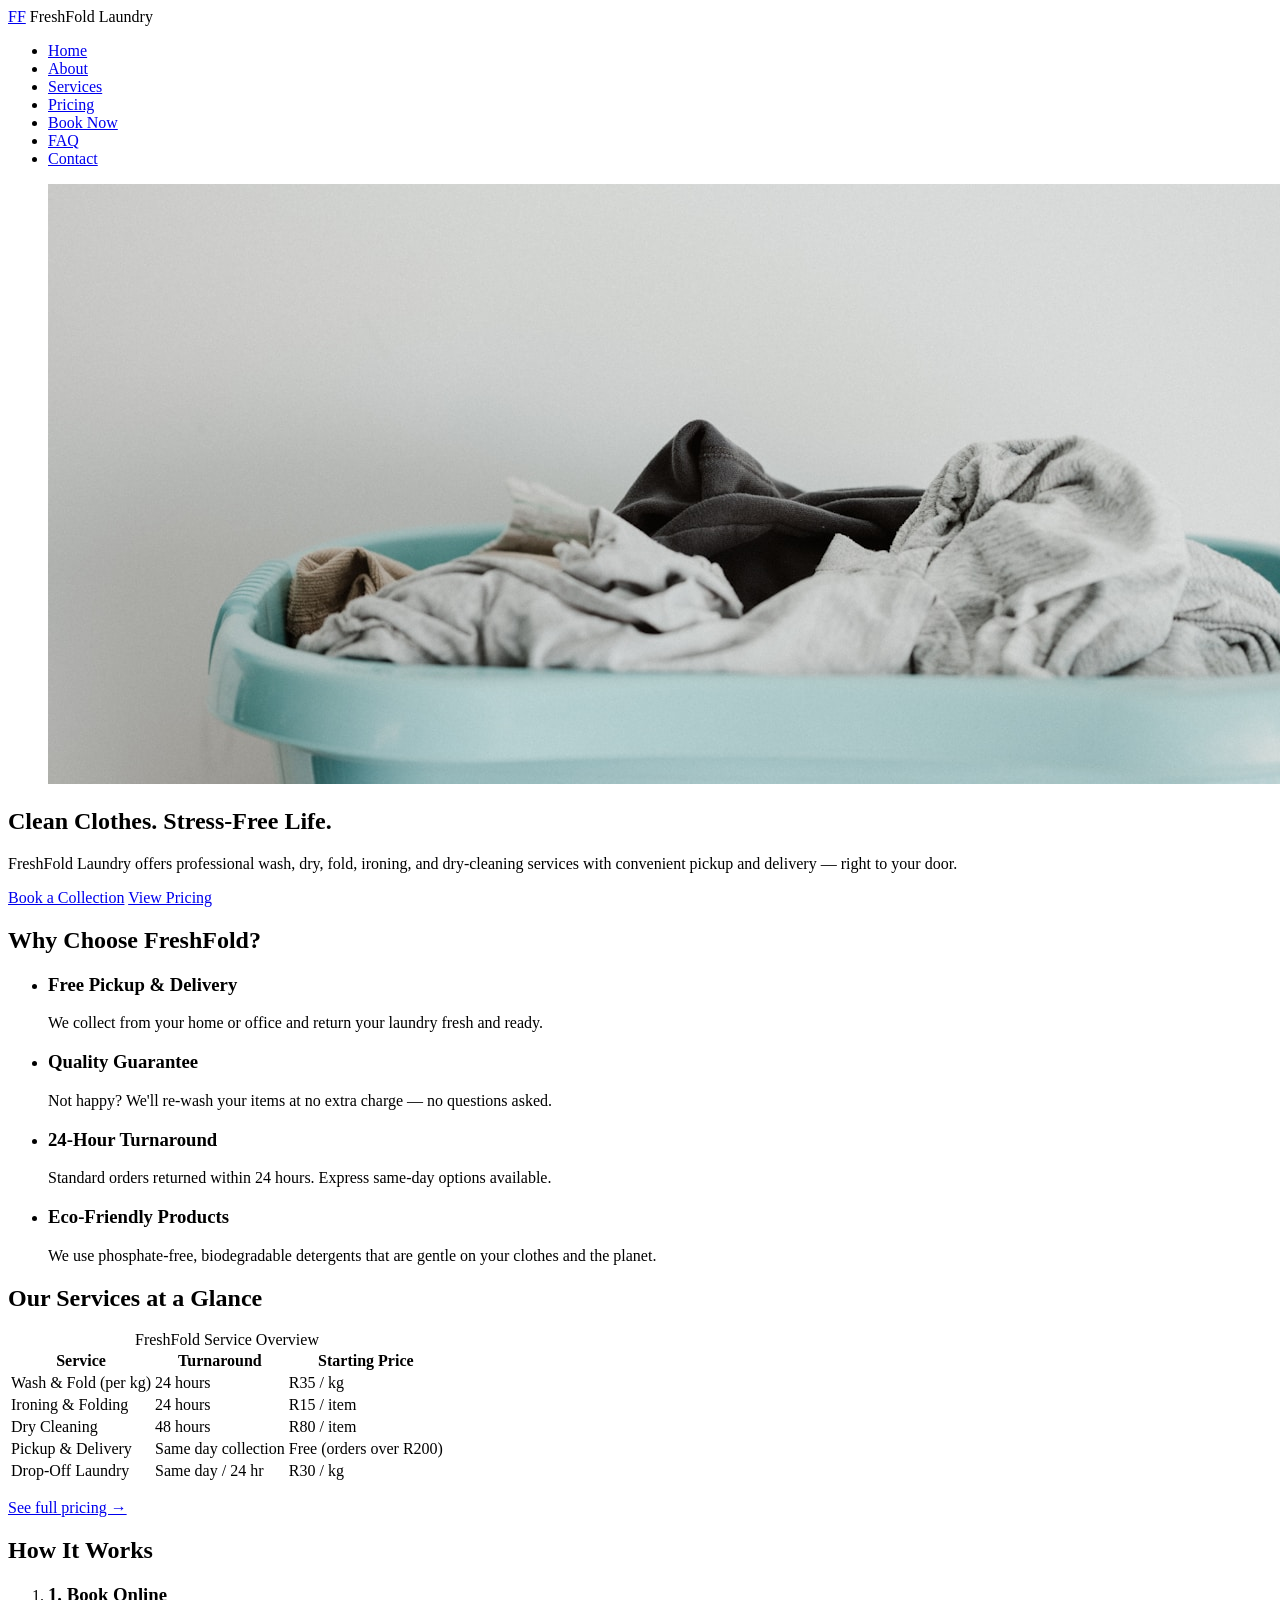
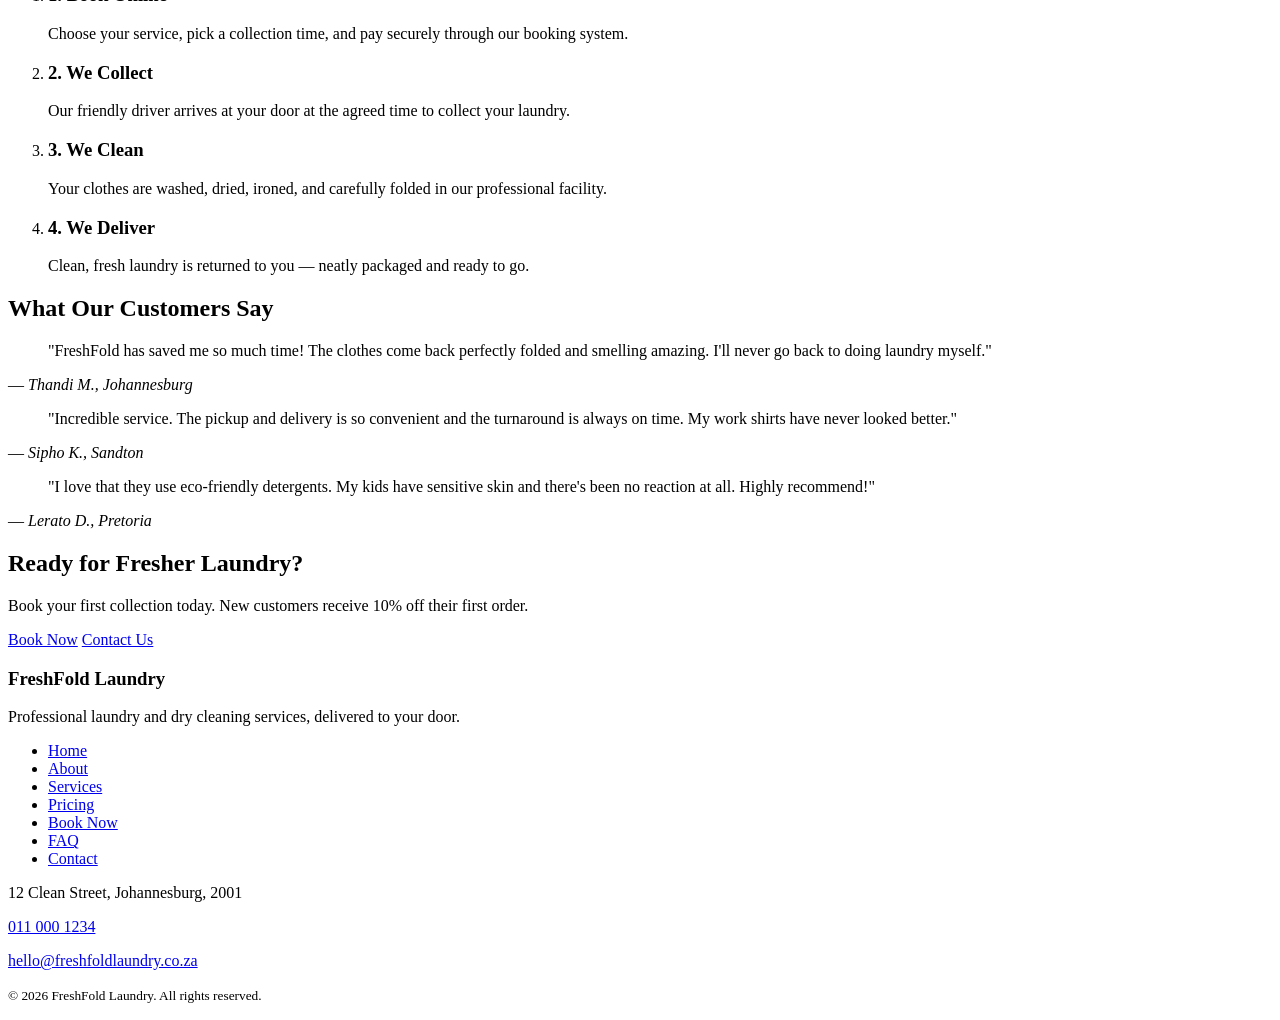
==== index.html @ 2a02e9fd "POE PART 1 POE PART 1" ====
<!doctype html>
<html lang="en">
    <head>
        <meta charset="UTF-8" />
        <meta name="viewport" content="width=device-width, initial-scale=1.0" />
        <title>
            FreshFold Laundry – Professional Laundry & Dry Cleaning Services
        </title>
    </head>
    <body>
        <!-- ===== SITE HEADER & NAVIGATION ===== -->
        <header>
            <div class="logo">
                <a href="index.html">FF</a>
                <span>FreshFold Laundry</span>
            </div>
            <nav aria-label="Main navigation">
                <ul>
                    <li><a href="index.html" aria-current="page">Home</a></li>
                    <li><a href="about.html">About</a></li>
                    <li><a href="products_services.html">Services</a></li>
                    <li><a href="pricing.html">Pricing</a></li>
                    <li><a href="book-now.html">Book Now</a></li>
                    <li><a href="faq.html">FAQ</a></li>
                    <li><a href="contact.html">Contact</a></li>
                </ul>
            </nav>
        </header>

        <main>
            <!-- ===== HERO SECTION ===== -->
            <section aria-labelledby="hero-heading">
                <figure>
                    <img
                        src="./_images//hero_bg.jpg"
                        alt="Neatly folded, fresh laundry stacked on a clean surface"
                        width="1400"
                        height="600"
                    />
                </figure>
                <div>
                    <h1 id="hero-heading">Clean Clothes. Stress-Free Life.</h1>
                    <p>
                        FreshFold Laundry offers professional wash, dry, fold,
                        ironing, and dry-cleaning services with convenient
                        pickup and delivery — right to your door.
                    </p>
                    <a href="book-now.html">Book a Collection</a>
                    <a href="pricing.html">View Pricing</a>
                </div>
            </section>

            <!-- ===== QUICK HIGHLIGHTS ===== -->
            <section aria-labelledby="highlights-heading">
                <h2 id="highlights-heading">Why Choose FreshFold?</h2>
                <ul>
                    <li>
                        <h3>Free Pickup &amp; Delivery</h3>
                        <p>
                            We collect from your home or office and return your
                            laundry fresh and ready.
                        </p>
                    </li>
                    <li>
                        <h3>Quality Guarantee</h3>
                        <p>
                            Not happy? We'll re-wash your items at no extra
                            charge — no questions asked.
                        </p>
                    </li>
                    <li>
                        <h3>24-Hour Turnaround</h3>
                        <p>
                            Standard orders returned within 24 hours. Express
                            same-day options available.
                        </p>
                    </li>
                    <li>
                        <h3>Eco-Friendly Products</h3>
                        <p>
                            We use phosphate-free, biodegradable detergents that
                            are gentle on your clothes and the planet.
                        </p>
                    </li>
                </ul>
            </section>

            <!-- ===== SERVICES OVERVIEW ===== -->
            <section aria-labelledby="services-heading">
                <h2 id="services-heading">Our Services at a Glance</h2>
                <table>
                    <caption>
                        FreshFold Service Overview
                    </caption>
                    <thead>
                        <tr>
                            <th scope="col">Service</th>
                            <th scope="col">Turnaround</th>
                            <th scope="col">Starting Price</th>
                        </tr>
                    </thead>
                    <tbody>
                        <tr>
                            <td>Wash &amp; Fold (per kg)</td>
                            <td>24 hours</td>
                            <td>R35 / kg</td>
                        </tr>
                        <tr>
                            <td>Ironing &amp; Folding</td>
                            <td>24 hours</td>
                            <td>R15 / item</td>
                        </tr>
                        <tr>
                            <td>Dry Cleaning</td>
                            <td>48 hours</td>
                            <td>R80 / item</td>
                        </tr>
                        <tr>
                            <td>Pickup &amp; Delivery</td>
                            <td>Same day collection</td>
                            <td>Free (orders over R200)</td>
                        </tr>
                        <tr>
                            <td>Drop-Off Laundry</td>
                            <td>Same day / 24 hr</td>
                            <td>R30 / kg</td>
                        </tr>
                    </tbody>
                </table>
                <p><a href="pricing.html">See full pricing →</a></p>
            </section>

            <!-- ===== HOW IT WORKS ===== -->
            <section aria-labelledby="how-heading">
                <h2 id="how-heading">How It Works</h2>
                <ol>
                    <li>
                        <h3>1. Book Online</h3>
                        <p>
                            Choose your service, pick a collection time, and pay
                            securely through our booking system.
                        </p>
                    </li>
                    <li>
                        <h3>2. We Collect</h3>
                        <p>
                            Our friendly driver arrives at your door at the
                            agreed time to collect your laundry.
                        </p>
                    </li>
                    <li>
                        <h3>3. We Clean</h3>
                        <p>
                            Your clothes are washed, dried, ironed, and
                            carefully folded in our professional facility.
                        </p>
                    </li>
                    <li>
                        <h3>4. We Deliver</h3>
                        <p>
                            Clean, fresh laundry is returned to you — neatly
                            packaged and ready to go.
                        </p>
                    </li>
                </ol>
            </section>

            <!-- ===== TESTIMONIALS ===== -->
            <section aria-labelledby="testimonials-heading">
                <h2 id="testimonials-heading">What Our Customers Say</h2>
                <article>
                    <blockquote>
                        <p>
                            "FreshFold has saved me so much time! The clothes
                            come back perfectly folded and smelling amazing.
                            I'll never go back to doing laundry myself."
                        </p>
                    </blockquote>
                    <footer>— <cite>Thandi M., Johannesburg</cite></footer>
                </article>
                <article>
                    <blockquote>
                        <p>
                            "Incredible service. The pickup and delivery is so
                            convenient and the turnaround is always on time. My
                            work shirts have never looked better."
                        </p>
                    </blockquote>
                    <footer>— <cite>Sipho K., Sandton</cite></footer>
                </article>
                <article>
                    <blockquote>
                        <p>
                            "I love that they use eco-friendly detergents. My
                            kids have sensitive skin and there's been no
                            reaction at all. Highly recommend!"
                        </p>
                    </blockquote>
                    <footer>— <cite>Lerato D., Pretoria</cite></footer>
                </article>
            </section>

            <!-- ===== CALL TO ACTION ===== -->
            <section aria-labelledby="cta-heading">
                <h2 id="cta-heading">Ready for Fresher Laundry?</h2>
                <p>
                    Book your first collection today. New customers receive 10%
                    off their first order.
                </p>
                <a href="book-now.html">Book Now</a>
                <a href="contact.html">Contact Us</a>
            </section>
        </main>

        <!-- ===== SITE FOOTER ===== -->
        <footer>
            <div>
                <h3>FreshFold Laundry</h3>
                <p>
                    Professional laundry and dry cleaning services, delivered to
                    your door.
                </p>
            </div>
            <nav aria-label="Footer navigation">
                <ul>
                    <li><a href="index.html">Home</a></li>
                    <li><a href="about.html">About</a></li>
                    <li><a href="products_services.html">Services</a></li>
                    <li><a href="pricing.html">Pricing</a></li>
                    <li><a href="book-now.html">Book Now</a></li>
                    <li><a href="faq.html">FAQ</a></li>
                    <li><a href="contact.html">Contact</a></li>
                </ul>
            </nav>
            <div>
                <p>12 Clean Street, Johannesburg, 2001</p>
                <p><a href="tel:+27110001234">011 000 1234</a></p>
                <p>
                    <a href="mailto:hello@freshfoldlaundry.co.za"
                        >hello@freshfoldlaundry.co.za</a
                    >
                </p>
            </div>
            <p>
                <small
                    >&copy; 2026 FreshFold Laundry. All rights reserved.</small
                >
            </p>
        </footer>
    </body>
</html>
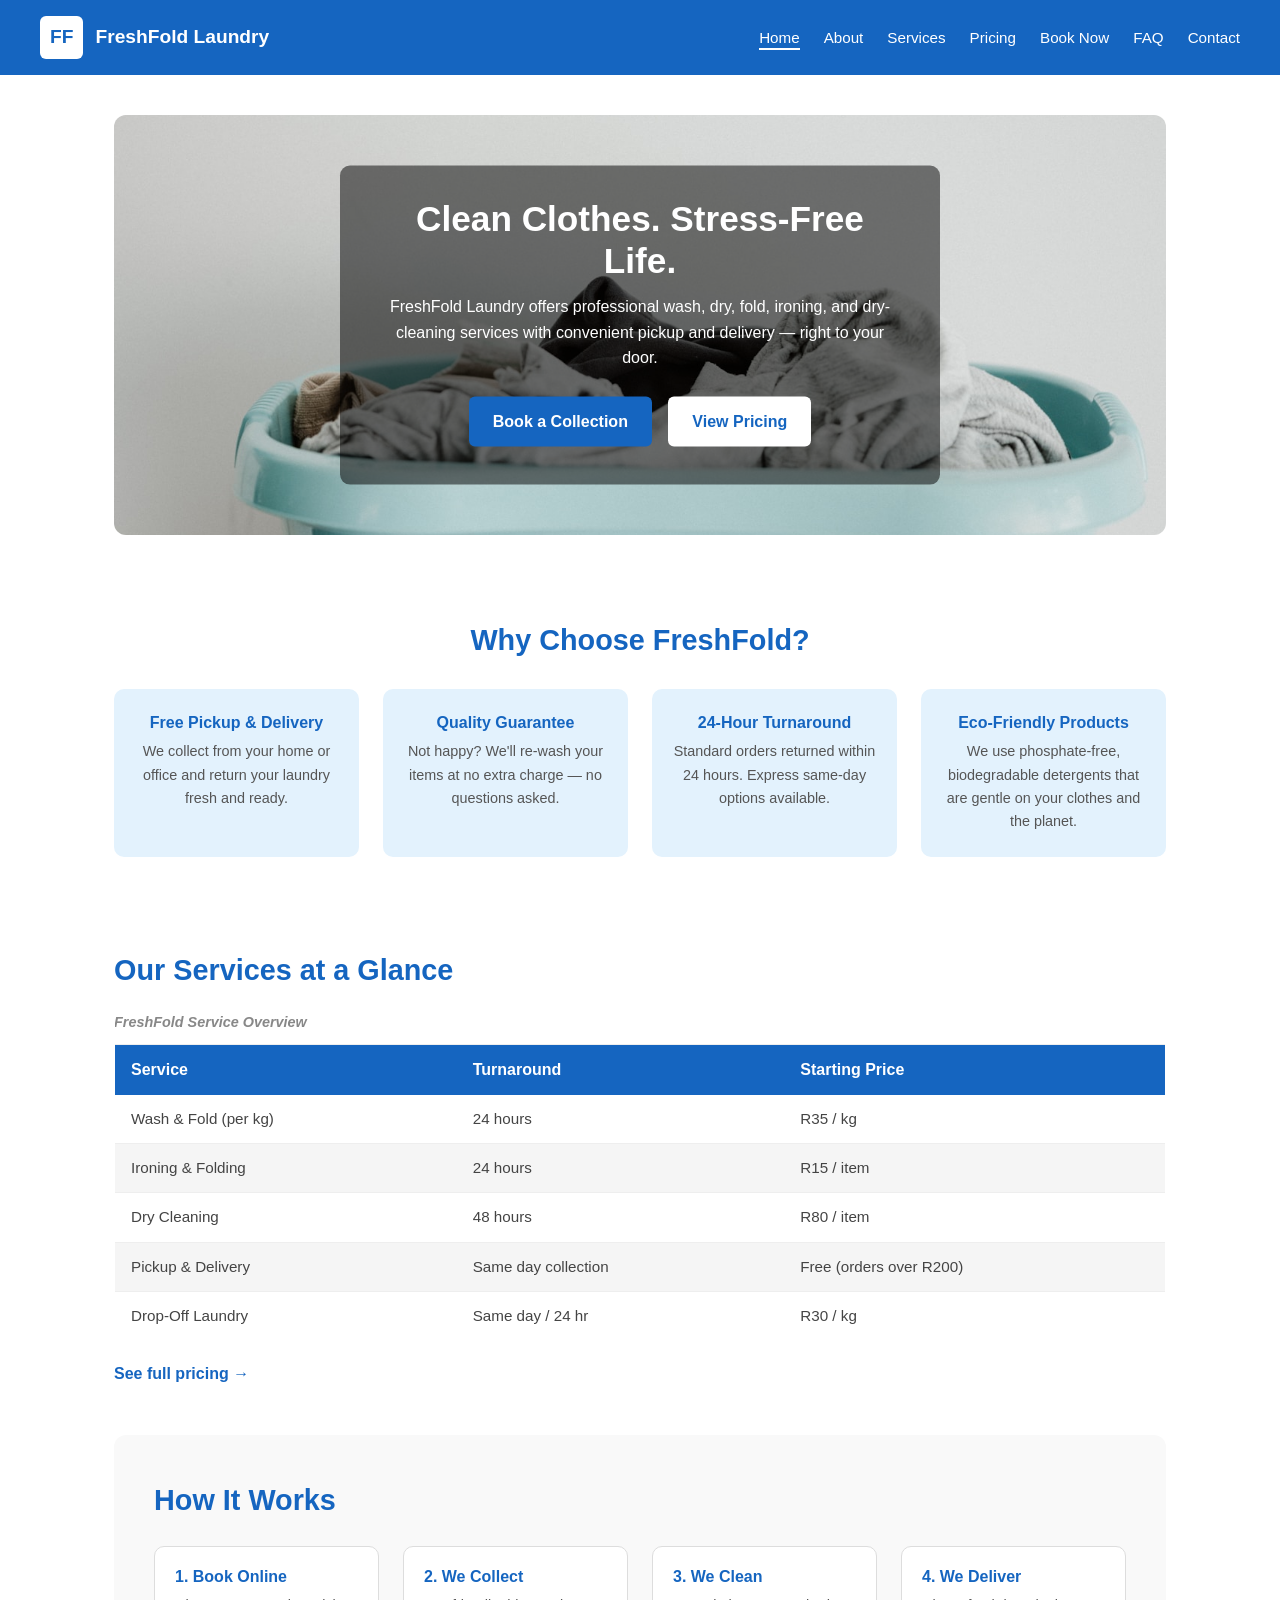
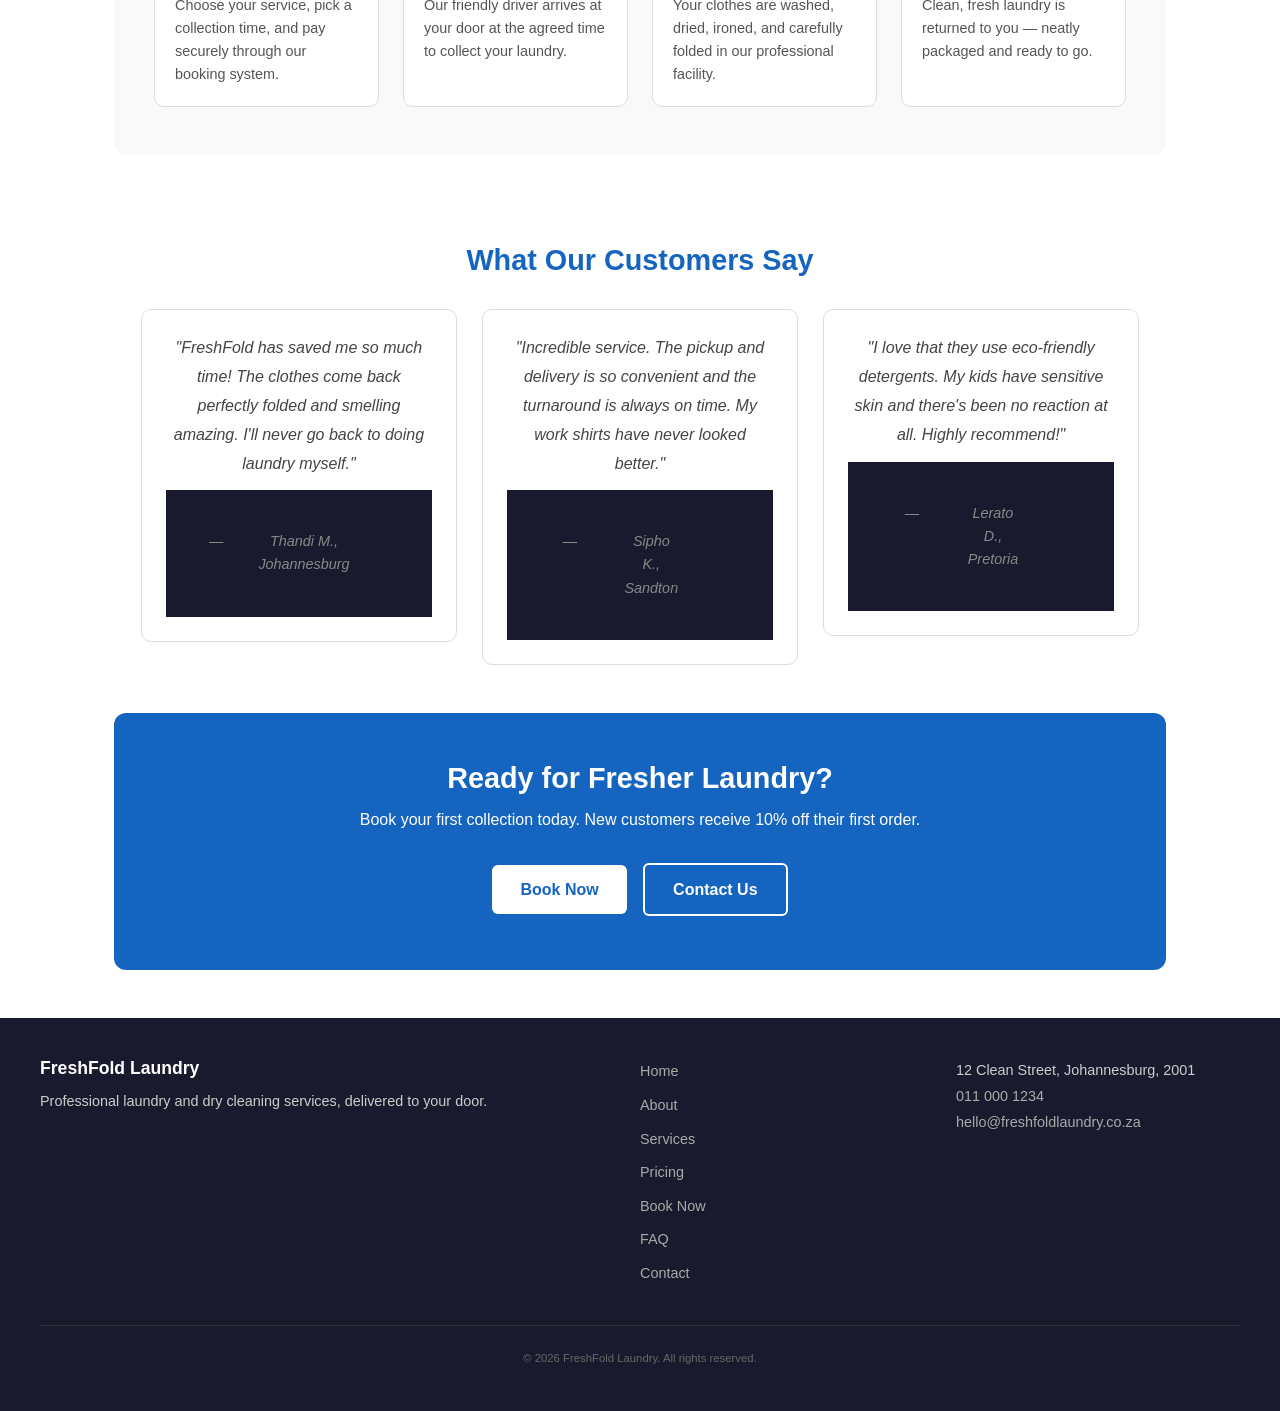
==== commit 290dcb31: "Part 2 IWED Assignment Part 2 IWED Assignment" ====
--- a/index.html
+++ b/index.html
@@ -6,6 +6,7 @@
         <title>
             FreshFold Laundry – Professional Laundry & Dry Cleaning Services
         </title>
+        <link rel="stylesheet" href="./style.css">
     </head>
     <body>
         <!-- ===== SITE HEADER & NAVIGATION ===== -->
--- a/style.css
+++ b/style.css
@@ -0,0 +1,1628 @@
+/* ===== RESET & BASE ===== */
+* {
+    margin: 0;
+    padding: 0;
+    box-sizing: border-box;
+}
+
+body {
+    font-family: "Segoe UI", Arial, sans-serif;
+    font-size: 16px;
+    color: #333;
+    background-color: #fff;
+    line-height: 1.6;
+}
+
+a {
+    color: #1a73e8;
+    text-decoration: none;
+}
+
+a:hover {
+    text-decoration: underline;
+}
+
+img {
+    max-width: 100%;
+    display: block;
+}
+
+h1,
+h2,
+h3 {
+    line-height: 1.2;
+    margin-bottom: 0.5rem;
+}
+
+/* ===== HEADER & NAVIGATION ===== */
+header {
+    display: flex;
+    align-items: center;
+    justify-content: space-between;
+    padding: 16px 40px;
+    background-color: #1565c0;
+    color: #fff;
+    position: sticky;
+    top: 0;
+    z-index: 100;
+}
+
+.logo {
+    display: flex;
+    align-items: center;
+    gap: 12px;
+}
+
+.logo a {
+    background-color: #fff;
+    color: #1565c0;
+    font-weight: 700;
+    font-size: 1.2rem;
+    padding: 6px 10px;
+    border-radius: 6px;
+    text-decoration: none;
+}
+
+.logo span {
+    font-size: 1.2rem;
+    font-weight: 600;
+    color: #fff;
+}
+
+header nav ul {
+    list-style: none;
+    display: flex;
+    gap: 24px;
+}
+
+header nav ul li a {
+    color: #fff;
+    font-weight: 500;
+    font-size: 0.95rem;
+    text-decoration: none;
+    padding-bottom: 2px;
+    border-bottom: 2px solid transparent;
+    transition: border-color 0.2s;
+}
+
+header nav ul li a:hover,
+header nav ul li a[aria-current="page"] {
+    border-bottom-color: #fff;
+}
+
+/* ===== MAIN ===== */
+main {
+    max-width: 1100px;
+    margin: 0 auto;
+    padding: 0 24px;
+}
+
+/* ===== HERO SECTION ===== */
+section[aria-labelledby="hero-heading"] {
+    position: relative;
+    margin: 40px 0;
+    border-radius: 12px;
+    overflow: hidden;
+}
+
+section[aria-labelledby="hero-heading"] figure {
+    margin: 0;
+}
+
+section[aria-labelledby="hero-heading"] figure img {
+    width: 100%;
+    height: 420px;
+    object-fit: cover;
+}
+
+section[aria-labelledby="hero-heading"] div {
+    position: absolute;
+    top: 50%;
+    left: 50%;
+    transform: translate(-50%, -50%);
+    text-align: center;
+    background-color: rgba(0, 0, 0, 0.5);
+    color: #fff;
+    padding: 32px 40px;
+    border-radius: 10px;
+    width: 90%;
+    max-width: 600px;
+}
+
+section[aria-labelledby="hero-heading"] h1 {
+    font-size: 2.2rem;
+    margin-bottom: 12px;
+}
+
+section[aria-labelledby="hero-heading"] p {
+    margin-bottom: 20px;
+    font-size: 1rem;
+}
+
+section[aria-labelledby="hero-heading"] a {
+    display: inline-block;
+    padding: 12px 24px;
+    border-radius: 6px;
+    font-weight: 600;
+    margin: 6px;
+    text-decoration: none;
+    transition: background-color 0.2s;
+}
+
+section[aria-labelledby="hero-heading"] a:first-of-type {
+    background-color: #1565c0;
+    color: #fff;
+}
+
+section[aria-labelledby="hero-heading"] a:first-of-type:hover {
+    background-color: #0d47a1;
+}
+
+section[aria-labelledby="hero-heading"] a:last-of-type {
+    background-color: #fff;
+    color: #1565c0;
+}
+
+section[aria-labelledby="hero-heading"] a:last-of-type:hover {
+    background-color: #e3f2fd;
+}
+
+/* ===== HIGHLIGHTS SECTION ===== */
+section[aria-labelledby="highlights-heading"] {
+    padding: 48px 0;
+    text-align: center;
+}
+
+section[aria-labelledby="highlights-heading"] h2 {
+    font-size: 1.8rem;
+    margin-bottom: 32px;
+    color: #1565c0;
+}
+
+section[aria-labelledby="highlights-heading"] ul {
+    list-style: none;
+    display: grid;
+    grid-template-columns: repeat(4, 1fr);
+    gap: 24px;
+}
+
+section[aria-labelledby="highlights-heading"] li {
+    background-color: #e3f2fd;
+    border-radius: 10px;
+    padding: 24px 20px;
+}
+
+section[aria-labelledby="highlights-heading"] h3 {
+    font-size: 1rem;
+    color: #1565c0;
+    margin-bottom: 8px;
+}
+
+section[aria-labelledby="highlights-heading"] p {
+    font-size: 0.9rem;
+    color: #555;
+}
+
+/* ===== SERVICES TABLE ===== */
+section[aria-labelledby="services-heading"] {
+    padding: 48px 0;
+}
+
+section[aria-labelledby="services-heading"] h2 {
+    font-size: 1.8rem;
+    color: #1565c0;
+    margin-bottom: 24px;
+}
+
+table {
+    width: 100%;
+    border-collapse: collapse;
+    margin-bottom: 16px;
+}
+
+caption {
+    font-weight: 600;
+    margin-bottom: 10px;
+    text-align: left;
+    color: #555;
+}
+
+th {
+    background-color: #1565c0;
+    color: #fff;
+    padding: 12px 16px;
+    text-align: left;
+}
+
+td {
+    padding: 12px 16px;
+    border-bottom: 1px solid #ddd;
+}
+
+tbody tr:nth-child(even) {
+    background-color: #f5f5f5;
+}
+
+tbody tr:hover {
+    background-color: #e3f2fd;
+}
+
+section[aria-labelledby="services-heading"] > p a {
+    font-weight: 600;
+    color: #1565c0;
+}
+
+/* ===== ABOUT PAGE HERO ===== */
+section[aria-labelledby="about-hero-heading"] {
+    text-align: center;
+    margin: 40px 0;
+}
+
+section[aria-labelledby="about-hero-heading"] figure {
+    margin: 0 0 24px 0;
+    border-radius: 12px;
+    overflow: hidden;
+}
+
+section[aria-labelledby="about-hero-heading"] figure img {
+    width: 100%;
+    height: 350px;
+    object-fit: cover;
+}
+
+section[aria-labelledby="about-hero-heading"] h1 {
+    font-size: 2rem;
+    color: #1565c0;
+    margin-bottom: 10px;
+}
+
+section[aria-labelledby="about-hero-heading"] p {
+    font-size: 1.05rem;
+    color: #555;
+    max-width: 600px;
+    margin: 0 auto;
+}
+
+/* ===== OUR STORY ===== */
+section[aria-labelledby="story-heading"] {
+    padding: 48px 0;
+}
+
+section[aria-labelledby="story-heading"] h2 {
+    font-size: 1.8rem;
+    color: #1565c0;
+    margin-bottom: 28px;
+}
+
+section[aria-labelledby="story-heading"] > div {
+    display: grid;
+    grid-template-columns: 1fr 1.5fr;
+    gap: 40px;
+    align-items: start;
+}
+
+section[aria-labelledby="story-heading"] figure {
+    margin: 0;
+}
+
+section[aria-labelledby="story-heading"] figure img {
+    width: 100%;
+    border-radius: 10px;
+    object-fit: cover;
+}
+
+section[aria-labelledby="story-heading"] figcaption {
+    font-size: 0.85rem;
+    color: #888;
+    text-align: center;
+    margin-top: 8px;
+    font-style: italic;
+}
+
+section[aria-labelledby="story-heading"] > div > div p {
+    margin-bottom: 16px;
+    color: #444;
+    line-height: 1.8;
+}
+
+/* ===== OUR VISION ===== */
+section[aria-labelledby="vision-heading"] {
+    padding: 48px 0;
+    background-color: #f9f9f9;
+    border-radius: 12px;
+    padding-left: 40px;
+    padding-right: 40px;
+    margin-bottom: 40px;
+}
+
+section[aria-labelledby="vision-heading"] h2 {
+    font-size: 1.8rem;
+    color: #1565c0;
+    margin-bottom: 24px;
+}
+
+section[aria-labelledby="vision-heading"] figure {
+    margin: 0 0 28px 0;
+    border-radius: 10px;
+    overflow: hidden;
+}
+
+section[aria-labelledby="vision-heading"] figure img {
+    width: 100%;
+    height: 220px;
+    object-fit: cover;
+}
+
+section[aria-labelledby="vision-heading"] blockquote {
+    border-left: 4px solid #1565c0;
+    padding: 16px 24px;
+    margin: 0 0 20px 0;
+    background-color: #e3f2fd;
+    border-radius: 0 8px 8px 0;
+}
+
+section[aria-labelledby="vision-heading"] blockquote p {
+    font-style: italic;
+    color: #1a1a2e;
+    font-size: 1.05rem;
+}
+
+section[aria-labelledby="vision-heading"] > p {
+    color: #555;
+    line-height: 1.8;
+}
+
+/* ===== OUR MISSION ===== */
+section[aria-labelledby="mission-heading"] {
+    padding: 48px 0;
+}
+
+section[aria-labelledby="mission-heading"] h2 {
+    font-size: 1.8rem;
+    color: #1565c0;
+    margin-bottom: 16px;
+}
+
+section[aria-labelledby="mission-heading"] > p {
+    color: #444;
+    margin-bottom: 20px;
+    line-height: 1.8;
+}
+
+section[aria-labelledby="mission-heading"] ul {
+    list-style: none;
+    padding: 0;
+}
+
+section[aria-labelledby="mission-heading"] ul li {
+    padding: 12px 16px;
+    border-left: 4px solid #1565c0;
+    margin-bottom: 12px;
+    background-color: #f5f5f5;
+    border-radius: 0 6px 6px 0;
+    color: #444;
+    line-height: 1.6;
+}
+
+/* ===== OUR VALUES ===== */
+section[aria-labelledby="values-heading"] {
+    padding: 48px 0;
+    background-color: #f9f9f9;
+    border-radius: 12px;
+    padding-left: 40px;
+    padding-right: 40px;
+    margin-bottom: 40px;
+}
+
+section[aria-labelledby="values-heading"] h2 {
+    font-size: 1.8rem;
+    color: #1565c0;
+    margin-bottom: 28px;
+}
+
+section[aria-labelledby="values-heading"] dl {
+    display: grid;
+    grid-template-columns: 1fr 3fr;
+    gap: 12px 24px;
+    align-items: start;
+}
+
+section[aria-labelledby="values-heading"] dt {
+    font-weight: 700;
+    color: #1565c0;
+    padding-top: 4px;
+}
+
+section[aria-labelledby="values-heading"] dd {
+    color: #555;
+    line-height: 1.7;
+    margin: 0;
+    padding-bottom: 12px;
+    border-bottom: 1px solid #ddd;
+}
+
+section[aria-labelledby="values-heading"] dt:last-of-type + dd {
+    border-bottom: none;
+}
+
+/* ===== MILESTONES TABLE ===== */
+section[aria-labelledby="milestones-heading"] {
+    padding: 48px 0;
+}
+
+section[aria-labelledby="milestones-heading"] h2 {
+    font-size: 1.8rem;
+    color: #1565c0;
+    margin-bottom: 24px;
+}
+
+/* ===== HOW IT WORKS ===== */
+section[aria-labelledby="how-heading"] {
+    padding: 48px 0;
+    background-color: #f9f9f9;
+    border-radius: 12px;
+    padding-left: 40px;
+    padding-right: 40px;
+    margin-bottom: 40px;
+}
+
+section[aria-labelledby="how-heading"] h2 {
+    font-size: 1.8rem;
+    color: #1565c0;
+    margin-bottom: 28px;
+}
+
+section[aria-labelledby="how-heading"] ol {
+    list-style: none;
+    display: grid;
+    grid-template-columns: repeat(4, 1fr);
+    gap: 24px;
+    padding: 0;
+}
+
+section[aria-labelledby="how-heading"] li {
+    background-color: #fff;
+    border: 1px solid #ddd;
+    border-radius: 10px;
+    padding: 20px;
+}
+
+section[aria-labelledby="how-heading"] h3 {
+    font-size: 1rem;
+    color: #1565c0;
+    margin-bottom: 8px;
+}
+
+section[aria-labelledby="how-heading"] p {
+    font-size: 0.9rem;
+    color: #555;
+}
+
+/* ===== TESTIMONIALS ===== */
+section[aria-labelledby="testimonials-heading"] {
+    padding: 48px 0;
+    text-align: center;
+}
+
+section[aria-labelledby="testimonials-heading"] h2 {
+    font-size: 1.8rem;
+    color: #1565c0;
+    margin-bottom: 32px;
+}
+
+section[aria-labelledby="testimonials-heading"] article {
+    display: inline-block;
+    width: 30%;
+    vertical-align: top;
+    background-color: #fff;
+    border: 1px solid #ddd;
+    border-radius: 10px;
+    padding: 24px;
+    margin: 0 1%;
+}
+
+section[aria-labelledby="testimonials-heading"] blockquote p {
+    font-style: italic;
+    color: #444;
+    margin-bottom: 12px;
+}
+
+section[aria-labelledby="testimonials-heading"] article footer {
+    font-size: 0.9rem;
+    color: #888;
+}
+
+/* ===== CALL TO ACTION ===== */
+section[aria-labelledby="cta-heading"] {
+    background-color: #1565c0;
+    color: #fff;
+    text-align: center;
+    padding: 48px 40px;
+    border-radius: 12px;
+    margin-bottom: 48px;
+}
+
+section[aria-labelledby="cta-heading"] h2 {
+    font-size: 1.8rem;
+    margin-bottom: 12px;
+}
+
+section[aria-labelledby="cta-heading"] p {
+    margin-bottom: 24px;
+    font-size: 1rem;
+}
+
+section[aria-labelledby="cta-heading"] a {
+    display: inline-block;
+    padding: 12px 28px;
+    border-radius: 6px;
+    font-weight: 600;
+    margin: 6px;
+    text-decoration: none;
+    transition: background-color 0.2s;
+}
+
+section[aria-labelledby="cta-heading"] a:first-of-type {
+    background-color: #fff;
+    color: #1565c0;
+}
+
+section[aria-labelledby="cta-heading"] a:first-of-type:hover {
+    background-color: #e3f2fd;
+}
+
+section[aria-labelledby="cta-heading"] a:last-of-type {
+    background-color: transparent;
+    color: #fff;
+    border: 2px solid #fff;
+}
+
+section[aria-labelledby="cta-heading"] a:last-of-type:hover {
+    background-color: rgba(255, 255, 255, 0.15);
+}
+
+/* ===== SERVICES PAGE HERO ===== */
+section[aria-labelledby="services-hero-heading"] {
+    text-align: center;
+    margin: 40px 0;
+}
+
+section[aria-labelledby="services-hero-heading"] figure {
+    margin: 0 0 24px 0;
+    border-radius: 12px;
+    overflow: hidden;
+}
+
+section[aria-labelledby="services-hero-heading"] figure img {
+    width: 100%;
+    height: 350px;
+    object-fit: cover;
+}
+
+section[aria-labelledby="services-hero-heading"] h1 {
+    font-size: 2rem;
+    color: #1565c0;
+    margin-bottom: 10px;
+}
+
+section[aria-labelledby="services-hero-heading"] p {
+    font-size: 1.05rem;
+    color: #555;
+    max-width: 600px;
+    margin: 0 auto;
+}
+
+/* ===== SHARED: SERVICE DETAIL SECTIONS ===== */
+/* Applies to drop-off, pickup, ironing, dry cleaning */
+section[aria-labelledby="dropoff-heading"],
+section[aria-labelledby="pickup-heading"],
+section[aria-labelledby="ironing-heading"],
+section[aria-labelledby="drycleaning-heading"] {
+    padding: 48px 0;
+    border-bottom: 1px solid #eee;
+}
+
+section[aria-labelledby="dropoff-heading"] h2,
+section[aria-labelledby="pickup-heading"] h2,
+section[aria-labelledby="ironing-heading"] h2,
+section[aria-labelledby="drycleaning-heading"] h2 {
+    font-size: 1.8rem;
+    color: #1565c0;
+    margin-bottom: 24px;
+}
+
+/* Two-column layout: image + text */
+section[aria-labelledby="dropoff-heading"] > div,
+section[aria-labelledby="pickup-heading"] > div,
+section[aria-labelledby="ironing-heading"] > div,
+section[aria-labelledby="drycleaning-heading"] > div {
+    display: grid;
+    grid-template-columns: 1fr 1.6fr;
+    gap: 40px;
+    align-items: start;
+}
+
+/* Alternate: image on right for even sections */
+section[aria-labelledby="pickup-heading"] > div,
+section[aria-labelledby="drycleaning-heading"] > div {
+    direction: rtl;
+}
+
+section[aria-labelledby="pickup-heading"] > div > *,
+section[aria-labelledby="drycleaning-heading"] > div > * {
+    direction: ltr;
+}
+
+/* Shared figure styles */
+section[aria-labelledby="dropoff-heading"] figure,
+section[aria-labelledby="pickup-heading"] figure,
+section[aria-labelledby="ironing-heading"] figure,
+section[aria-labelledby="drycleaning-heading"] figure {
+    margin: 0;
+}
+
+section[aria-labelledby="dropoff-heading"] figure img,
+section[aria-labelledby="pickup-heading"] figure img,
+section[aria-labelledby="ironing-heading"] figure img,
+section[aria-labelledby="drycleaning-heading"] figure img {
+    width: 100%;
+    border-radius: 10px;
+    object-fit: cover;
+    height: 300px;
+}
+
+section[aria-labelledby="dropoff-heading"] figcaption,
+section[aria-labelledby="pickup-heading"] figcaption,
+section[aria-labelledby="ironing-heading"] figcaption,
+section[aria-labelledby="drycleaning-heading"] figcaption {
+    font-size: 0.85rem;
+    color: #888;
+    font-style: italic;
+    text-align: center;
+    margin-top: 8px;
+}
+
+/* Shared text content */
+section[aria-labelledby="dropoff-heading"] > div > div p,
+section[aria-labelledby="pickup-heading"] > div > div p,
+section[aria-labelledby="ironing-heading"] > div > div p,
+section[aria-labelledby="drycleaning-heading"] > div > div p {
+    color: #444;
+    line-height: 1.8;
+    margin-bottom: 12px;
+}
+
+section[aria-labelledby="dropoff-heading"] h3,
+section[aria-labelledby="pickup-heading"] h3,
+section[aria-labelledby="ironing-heading"] h3,
+section[aria-labelledby="drycleaning-heading"] h3 {
+    font-size: 1rem;
+    color: #1a1a2e;
+    margin: 16px 0 8px 0;
+}
+
+section[aria-labelledby="dropoff-heading"] ul,
+section[aria-labelledby="pickup-heading"] ul,
+section[aria-labelledby="ironing-heading"] ul,
+section[aria-labelledby="drycleaning-heading"] ul,
+section[aria-labelledby="pickup-heading"] ol {
+    padding-left: 20px;
+    margin-bottom: 12px;
+    color: #444;
+}
+
+section[aria-labelledby="dropoff-heading"] ul li,
+section[aria-labelledby="pickup-heading"] ul li,
+section[aria-labelledby="ironing-heading"] ul li,
+section[aria-labelledby="drycleaning-heading"] ul li,
+section[aria-labelledby="pickup-heading"] ol li {
+    margin-bottom: 6px;
+    line-height: 1.6;
+}
+
+/* ===== MEET THE TEAM ===== */
+section[aria-labelledby="team-heading"] {
+    padding: 48px 0;
+}
+
+section[aria-labelledby="team-heading"] h2 {
+    font-size: 1.8rem;
+    color: #1565c0;
+    margin-bottom: 12px;
+}
+
+section[aria-labelledby="team-heading"] > p {
+    color: #555;
+    margin-bottom: 32px;
+    line-height: 1.8;
+}
+
+section[aria-labelledby="team-heading"] ul {
+    list-style: none;
+    padding: 0;
+    display: grid;
+    grid-template-columns: repeat(3, 1fr);
+    gap: 28px;
+}
+
+section[aria-labelledby="team-heading"] li {
+    background-color: #f9f9f9;
+    border: 1px solid #eee;
+    border-radius: 10px;
+    padding: 24px;
+    text-align: center;
+}
+
+section[aria-labelledby="team-heading"] figure {
+    margin: 0 0 16px 0;
+}
+
+section[aria-labelledby="team-heading"] figure img {
+    width: 100px;
+    height: 100px;
+    object-fit: cover;
+    border-radius: 50%;
+    margin: 0 auto;
+    border: 3px solid #1565c0;
+}
+
+section[aria-labelledby="team-heading"] h3 {
+    font-size: 1rem;
+    color: #1a1a2e;
+    margin-bottom: 4px;
+}
+
+section[aria-labelledby="team-heading"] li > p:first-of-type {
+    color: #1565c0;
+    font-size: 0.85rem;
+    margin-bottom: 10px;
+}
+
+section[aria-labelledby="team-heading"] li > p:last-of-type {
+    font-size: 0.88rem;
+    color: #555;
+    line-height: 1.6;
+}
+/* ===== PRICING PAGE HERO ===== */
+section[aria-labelledby="pricing-hero-heading"] {
+    text-align: center;
+    margin: 40px 0;
+}
+
+section[aria-labelledby="pricing-hero-heading"] figure {
+    margin: 0 0 24px 0;
+    border-radius: 12px;
+    overflow: hidden;
+}
+
+section[aria-labelledby="pricing-hero-heading"] figure img {
+    width: 100%;
+    height: 280px;
+    object-fit: cover;
+}
+
+section[aria-labelledby="pricing-hero-heading"] h1 {
+    font-size: 2rem;
+    color: #1565c0;
+    margin-bottom: 10px;
+}
+
+section[aria-labelledby="pricing-hero-heading"] p {
+    font-size: 1.05rem;
+    color: #555;
+    max-width: 600px;
+    margin: 0 auto;
+}
+
+/* ===== SHARED: PRICING TABLE SECTIONS ===== */
+section[aria-labelledby="wf-pricing-heading"],
+section[aria-labelledby="iron-pricing-heading"],
+section[aria-labelledby="dc-pricing-heading"] {
+    padding: 48px 0;
+    border-bottom: 1px solid #eee;
+}
+
+section[aria-labelledby="wf-pricing-heading"] h2,
+section[aria-labelledby="iron-pricing-heading"] h2,
+section[aria-labelledby="dc-pricing-heading"] h2 {
+    font-size: 1.8rem;
+    color: #1565c0;
+    margin-bottom: 10px;
+}
+
+section[aria-labelledby="wf-pricing-heading"] > p,
+section[aria-labelledby="iron-pricing-heading"] > p,
+section[aria-labelledby="dc-pricing-heading"] > p {
+    color: #555;
+    margin-bottom: 20px;
+}
+
+section[aria-labelledby="wf-pricing-heading"] p em,
+section[aria-labelledby="iron-pricing-heading"] p em {
+    font-size: 0.9rem;
+    color: #888;
+    display: block;
+    margin-top: 12px;
+}
+
+/* ===== PACKAGES ===== */
+section[aria-labelledby="packages-heading"] {
+    padding: 48px 0;
+    border-bottom: 1px solid #eee;
+}
+
+section[aria-labelledby="packages-heading"] h2 {
+    font-size: 1.8rem;
+    color: #1565c0;
+    margin-bottom: 10px;
+}
+
+section[aria-labelledby="packages-heading"] > p {
+    color: #555;
+    margin-bottom: 32px;
+    line-height: 1.8;
+}
+
+section[aria-labelledby="packages-heading"] article {
+    display: inline-block;
+    width: 30%;
+    vertical-align: top;
+    margin: 0 1.5%;
+    background-color: #f9f9f9;
+    border: 1px solid #ddd;
+    border-radius: 10px;
+    padding: 28px 24px;
+}
+
+/* Highlight the middle (most popular) package */
+section[aria-labelledby="packages-heading"] article:nth-child(3) {
+    background-color: #1565c0;
+    color: #fff;
+    border-color: #1565c0;
+    transform: translateY(-6px);
+}
+
+section[aria-labelledby="packages-heading"] article:nth-child(3) h3,
+section[aria-labelledby="packages-heading"] article:nth-child(3) p,
+section[aria-labelledby="packages-heading"] article:nth-child(3) li {
+    color: #fff;
+}
+
+section[aria-labelledby="packages-heading"] article h3 {
+    font-size: 1.1rem;
+    color: #1565c0;
+    margin-bottom: 6px;
+}
+
+section[aria-labelledby="packages-heading"] article > p:first-of-type {
+    font-size: 0.9rem;
+    color: #777;
+    margin-bottom: 16px;
+}
+
+section[aria-labelledby="packages-heading"] article ul {
+    list-style: none;
+    padding: 0;
+    margin-bottom: 20px;
+}
+
+section[aria-labelledby="packages-heading"] article ul li {
+    padding: 6px 0;
+    border-bottom: 1px solid #eee;
+    font-size: 0.9rem;
+    color: #444;
+    line-height: 1.5;
+}
+
+section[aria-labelledby="packages-heading"] article:nth-child(3) ul li {
+    border-bottom-color: rgba(255, 255, 255, 0.25);
+}
+
+section[aria-labelledby="packages-heading"] article ul li::before {
+    content: "✓ ";
+    color: #1565c0;
+    font-weight: 700;
+}
+
+section[aria-labelledby="packages-heading"] article:nth-child(3) ul li::before {
+    color: #fff;
+}
+
+section[aria-labelledby="packages-heading"] article a {
+    display: inline-block;
+    padding: 10px 20px;
+    background-color: #1565c0;
+    color: #fff;
+    border-radius: 6px;
+    font-weight: 600;
+    font-size: 0.9rem;
+    text-decoration: none;
+    transition: background-color 0.2s;
+}
+
+section[aria-labelledby="packages-heading"] article a:hover {
+    background-color: #0d47a1;
+}
+
+section[aria-labelledby="packages-heading"] article:nth-child(3) a {
+    background-color: #fff;
+    color: #1565c0;
+}
+
+section[aria-labelledby="packages-heading"] article:nth-child(3) a:hover {
+    background-color: #e3f2fd;
+}
+
+/* ===== BOOK NOW CTA ===== */
+section[aria-labelledby="booknow-cta-heading"] {
+    background-color: #1565c0;
+    color: #fff;
+    text-align: center;
+    padding: 48px 40px;
+    border-radius: 12px;
+    margin: 48px 0;
+}
+
+section[aria-labelledby="booknow-cta-heading"] h2 {
+    font-size: 1.8rem;
+    margin-bottom: 12px;
+}
+
+section[aria-labelledby="booknow-cta-heading"] p {
+    margin-bottom: 24px;
+    font-size: 1rem;
+}
+
+section[aria-labelledby="booknow-cta-heading"] a {
+    display: inline-block;
+    padding: 14px 32px;
+    background-color: #fff;
+    color: #1565c0;
+    border-radius: 6px;
+    font-weight: 700;
+    font-size: 1rem;
+    text-decoration: none;
+    transition: background-color 0.2s;
+}
+
+section[aria-labelledby="booknow-cta-heading"] a:hover {
+    background-color: #e3f2fd;
+}
+/* ===== BOOK NOW PAGE HERO ===== */
+section[aria-labelledby="book-hero-heading"] {
+    text-align: center;
+    padding: 48px 40px;
+    background-color: #e3f2fd;
+    border-radius: 12px;
+    margin: 40px 0;
+}
+
+section[aria-labelledby="book-hero-heading"] h1 {
+    font-size: 2rem;
+    color: #1565c0;
+    margin-bottom: 12px;
+}
+
+section[aria-labelledby="book-hero-heading"] p {
+    font-size: 1.05rem;
+    color: #444;
+    max-width: 650px;
+    margin: 0 auto;
+    line-height: 1.8;
+}
+
+/* ===== HOW BOOKING WORKS ===== */
+section[aria-labelledby="booking-steps-heading"] {
+    padding: 48px 0;
+    border-bottom: 1px solid #eee;
+}
+
+section[aria-labelledby="booking-steps-heading"] h2 {
+    font-size: 1.8rem;
+    color: #1565c0;
+    margin-bottom: 28px;
+}
+
+section[aria-labelledby="booking-steps-heading"] ol {
+    list-style: none;
+    padding: 0;
+    display: grid;
+    grid-template-columns: repeat(5, 1fr);
+    gap: 20px;
+    counter-reset: steps;
+}
+
+section[aria-labelledby="booking-steps-heading"] li {
+    background-color: #f9f9f9;
+    border: 1px solid #ddd;
+    border-radius: 10px;
+    padding: 20px 16px;
+    position: relative;
+    counter-increment: steps;
+}
+
+section[aria-labelledby="booking-steps-heading"] li::before {
+    content: counter(steps);
+    display: inline-block;
+    width: 30px;
+    height: 30px;
+    background-color: #1565c0;
+    color: #fff;
+    border-radius: 50%;
+    text-align: center;
+    line-height: 30px;
+    font-weight: 700;
+    font-size: 0.9rem;
+    margin-bottom: 10px;
+}
+
+section[aria-labelledby="booking-steps-heading"] h3 {
+    font-size: 0.95rem;
+    color: #1a1a2e;
+    margin-bottom: 8px;
+}
+
+section[aria-labelledby="booking-steps-heading"] p {
+    font-size: 0.88rem;
+    color: #555;
+    line-height: 1.6;
+}
+
+/* ===== SHARED: BOOKING DETAIL SECTIONS ===== */
+section[aria-labelledby="pickup-booking-heading"],
+section[aria-labelledby="ironing-booking-heading"],
+section[aria-labelledby="dc-booking-heading"] {
+    padding: 48px 0;
+    border-bottom: 1px solid #eee;
+}
+
+section[aria-labelledby="pickup-booking-heading"] h2,
+section[aria-labelledby="ironing-booking-heading"] h2,
+section[aria-labelledby="dc-booking-heading"] h2 {
+    font-size: 1.8rem;
+    color: #1565c0;
+    margin-bottom: 24px;
+}
+
+section[aria-labelledby="pickup-booking-heading"] > div,
+section[aria-labelledby="ironing-booking-heading"] > div,
+section[aria-labelledby="dc-booking-heading"] > div {
+    display: grid;
+    grid-template-columns: 1fr 1.6fr;
+    gap: 40px;
+    align-items: start;
+}
+
+/* Alternate image side */
+section[aria-labelledby="ironing-booking-heading"] > div {
+    direction: rtl;
+}
+
+section[aria-labelledby="ironing-booking-heading"] > div > * {
+    direction: ltr;
+}
+
+section[aria-labelledby="pickup-booking-heading"] figure,
+section[aria-labelledby="ironing-booking-heading"] figure,
+section[aria-labelledby="dc-booking-heading"] figure {
+    margin: 0;
+}
+
+section[aria-labelledby="pickup-booking-heading"] figure img,
+section[aria-labelledby="ironing-booking-heading"] figure img,
+section[aria-labelledby="dc-booking-heading"] figure img {
+    width: 100%;
+    height: 280px;
+    object-fit: cover;
+    border-radius: 10px;
+}
+
+section[aria-labelledby="pickup-booking-heading"] figcaption,
+section[aria-labelledby="ironing-booking-heading"] figcaption,
+section[aria-labelledby="dc-booking-heading"] figcaption {
+    font-size: 0.85rem;
+    color: #888;
+    font-style: italic;
+    text-align: center;
+    margin-top: 8px;
+}
+
+section[aria-labelledby="pickup-booking-heading"] > div > div p,
+section[aria-labelledby="ironing-booking-heading"] > div > div p,
+section[aria-labelledby="dc-booking-heading"] > div > div p {
+    color: #444;
+    line-height: 1.8;
+    margin-bottom: 12px;
+}
+
+section[aria-labelledby="pickup-booking-heading"] h3,
+section[aria-labelledby="ironing-booking-heading"] h3,
+section[aria-labelledby="dc-booking-heading"] h3 {
+    font-size: 1rem;
+    color: #1a1a2e;
+    margin: 16px 0 8px 0;
+}
+
+section[aria-labelledby="pickup-booking-heading"] ul,
+section[aria-labelledby="ironing-booking-heading"] ul,
+section[aria-labelledby="dc-booking-heading"] ul {
+    padding-left: 20px;
+    margin-bottom: 12px;
+    color: #444;
+}
+
+section[aria-labelledby="pickup-booking-heading"] ul li,
+section[aria-labelledby="ironing-booking-heading"] ul li,
+section[aria-labelledby="dc-booking-heading"] ul li {
+    margin-bottom: 6px;
+    line-height: 1.6;
+}
+
+/* iframe booking form */
+section[aria-labelledby="pickup-booking-heading"] iframe {
+    border: 1px solid #ddd;
+    border-radius: 8px;
+    margin-top: 12px;
+}
+
+/* Note paragraph in italic */
+section[aria-labelledby="pickup-booking-heading"] p em {
+    font-size: 0.85rem;
+    color: #888;
+}
+
+/* ===== PAYMENT INFO ===== */
+section[aria-labelledby="payment-heading"] {
+    padding: 48px 0 60px 0;
+}
+
+section[aria-labelledby="payment-heading"] h2 {
+    font-size: 1.8rem;
+    color: #1565c0;
+    margin-bottom: 12px;
+}
+
+section[aria-labelledby="payment-heading"] > p {
+    color: #444;
+    margin-bottom: 16px;
+    line-height: 1.8;
+}
+
+section[aria-labelledby="payment-heading"] ul {
+    list-style: none;
+    padding: 0;
+    display: grid;
+    grid-template-columns: repeat(2, 1fr);
+    gap: 12px;
+    margin-bottom: 20px;
+    max-width: 600px;
+}
+
+section[aria-labelledby="payment-heading"] ul li {
+    background-color: #f5f5f5;
+    border-left: 4px solid #1565c0;
+    padding: 10px 14px;
+    border-radius: 0 6px 6px 0;
+    font-size: 0.95rem;
+    color: #444;
+}
+
+section[aria-labelledby="payment-heading"] figure {
+    margin-top: 24px;
+    border-radius: 10px;
+    overflow: hidden;
+    max-width: 500px;
+}
+
+section[aria-labelledby="payment-heading"] figure img {
+    width: 100%;
+    object-fit: cover;
+    border-radius: 10px;
+}
+
+/* ===== FOOTER ===== */
+footer {
+    background-color: #1a1a2e;
+    color: #ccc;
+    padding: 40px;
+    display: grid;
+    grid-template-columns: 2fr 1fr 1fr;
+    gap: 32px;
+    align-items: start;
+}
+
+footer h3 {
+    color: #fff;
+    margin-bottom: 10px;
+    font-size: 1.1rem;
+}
+
+footer p {
+    font-size: 0.9rem;
+    line-height: 1.8;
+}
+
+footer nav ul {
+    list-style: none;
+}
+
+footer nav ul li {
+    margin-bottom: 8px;
+}
+
+footer nav ul li a {
+    color: #aaa;
+    font-size: 0.9rem;
+    text-decoration: none;
+}
+
+footer nav ul li a:hover {
+    color: #fff;
+}
+
+footer a {
+    color: #aaa;
+}
+
+footer a:hover {
+    color: #fff;
+}
+
+footer > p {
+    grid-column: 1 / -1;
+    text-align: center;
+    border-top: 1px solid #333;
+    padding-top: 20px;
+    font-size: 0.85rem;
+    color: #666;
+}
+/* ===== FAQ PAGE HERO ===== */
+section[aria-labelledby="faq-hero-heading"] {
+    text-align: center;
+    margin: 40px 0;
+}
+
+section[aria-labelledby="faq-hero-heading"] figure {
+    margin: 0 0 24px 0;
+    border-radius: 12px;
+    overflow: hidden;
+}
+
+section[aria-labelledby="faq-hero-heading"] figure img {
+    width: 100%;
+    height: 350px;
+    object-fit: cover;
+}
+
+section[aria-labelledby="faq-hero-heading"] h1 {
+    font-size: 2rem;
+    color: #1565c0;
+    margin-bottom: 10px;
+}
+
+section[aria-labelledby="faq-hero-heading"] p {
+    font-size: 1.05rem;
+    color: #555;
+    max-width: 600px;
+    margin: 0 auto;
+}
+
+section[aria-labelledby="faq-hero-heading"] a {
+    color: #1565c0;
+    font-weight: 600;
+    text-decoration: none;
+}
+
+/* ===== FAQ CATEGORY SECTIONS ===== */
+section[aria-labelledby="faq-pricing-heading"],
+section[aria-labelledby="faq-packages-heading"],
+section[aria-labelledby="faq-service-heading"] {
+    padding: 48px 0;
+    border-bottom: 1px solid #eee;
+}
+
+section[aria-labelledby="faq-pricing-heading"] h2,
+section[aria-labelledby="faq-packages-heading"] h2,
+section[aria-labelledby="faq-service-heading"] h2 {
+    font-size: 1.8rem;
+    color: #1565c0;
+    margin-bottom: 32px;
+}
+
+/* Individual Question/Answer Blocks */
+article {
+    margin-bottom: 32px;
+}
+
+article h3 {
+    font-size: 1.1rem;
+    color: #1a1a2e;
+    margin-bottom: 12px;
+    display: flex;
+    align-items: flex-start;
+}
+
+/* Optional: Add a subtle 'Q' prefix to questions */
+article h3::before {
+    content: "Q:";
+    color: #1565c0;
+    margin-right: 8px;
+    font-weight: 700;
+}
+
+article p {
+    color: #444;
+    line-height: 1.8;
+    margin-bottom: 12px;
+}
+
+article ul {
+    padding-left: 20px;
+    margin-bottom: 16px;
+}
+
+article ul li {
+    margin-bottom: 8px;
+    color: #444;
+    line-height: 1.6;
+}
+
+/* ===== FAQ TABLE STYLES ===== */
+table {
+    width: 100%;
+    border-collapse: collapse;
+    margin: 20px 0;
+    background-color: #fff;
+    border: 1px solid #eee;
+    border-radius: 8px;
+    overflow: hidden;
+}
+
+caption {
+    font-size: 0.9rem;
+    color: #888;
+    font-style: italic;
+    margin-bottom: 10px;
+    text-align: left;
+}
+
+thead {
+    background-color: #1565c0;
+    color: #fff;
+}
+
+th {
+    text-align: left;
+    padding: 12px 16px;
+    font-weight: 600;
+}
+
+td {
+    padding: 12px 16px;
+    border-bottom: 1px solid #eee;
+    color: #444;
+    font-size: 0.95rem;
+}
+
+tr:last-child td {
+    border-bottom: none;
+}
+
+/* ===== CONTACT CTA SECTION ===== */
+section[aria-labelledby="faq-contact-cta"] {
+    padding: 60px 0;
+    text-align: center;
+    background-color: #f9f9f9;
+    border-radius: 12px;
+    margin: 40px 0;
+}
+
+section[aria-labelledby="faq-contact-cta"] h2 {
+    font-size: 1.8rem;
+    color: #1565c0;
+    margin-bottom: 12px;
+}
+
+section[aria-labelledby="faq-contact-cta"] p {
+    color: #555;
+    margin-bottom: 24px;
+}
+
+section[aria-labelledby="faq-contact-cta"] ul {
+    list-style: none;
+    padding: 0;
+    display: flex;
+    justify-content: center;
+    gap: 30px;
+    flex-wrap: wrap;
+}
+
+section[aria-labelledby="faq-contact-cta"] ul li a {
+    color: #1565c0;
+    text-decoration: none;
+    font-weight: 600;
+    transition: color 0.2s;
+}
+
+section[aria-labelledby="faq-contact-cta"] ul li a:hover {
+    color: #0d47a1;
+    text-decoration: underline;
+}
+/* ===== CONTACT PAGE HERO ===== */
+section[aria-labelledby="contact-hero-heading"] {
+    text-align: center;
+    padding: 60px 0;
+    background-color: #f9f9f9;
+    border-radius: 12px;
+    margin: 40px 0;
+}
+
+section[aria-labelledby="contact-hero-heading"] h1 {
+    font-size: 2.2rem;
+    color: #1565c0;
+    margin-bottom: 16px;
+}
+
+section[aria-labelledby="contact-hero-heading"] p {
+    font-size: 1.1rem;
+    color: #555;
+    max-width: 700px;
+    margin: 0 auto;
+    line-height: 1.6;
+}
+
+/* ===== CONTACT INFO (Description List) ===== */
+section[aria-labelledby="contact-info-heading"] {
+    padding: 48px 0;
+    border-bottom: 1px solid #eee;
+}
+
+section[aria-labelledby="contact-info-heading"] h2 {
+    font-size: 1.8rem;
+    color: #1565c0;
+    margin-bottom: 24px;
+}
+
+address {
+    font-style: normal;
+}
+
+/* Grid layout for the contact details */
+section[aria-labelledby="contact-info-heading"] dl {
+    display: grid;
+    grid-template-columns: 200px 1fr;
+    gap: 20px;
+    align-items: baseline;
+}
+
+section[aria-labelledby="contact-info-heading"] dt {
+    font-weight: 700;
+    color: #1a1a2e;
+    text-transform: uppercase;
+    font-size: 0.85rem;
+    letter-spacing: 0.5px;
+}
+
+section[aria-labelledby="contact-info-heading"] dd {
+    margin: 0;
+    color: #444;
+    line-height: 1.6;
+}
+
+section[aria-labelledby="contact-info-heading"] dd a {
+    color: #1565c0;
+    text-decoration: none;
+    font-weight: 600;
+}
+
+/* ===== BUSINESS HOURS TABLE ===== */
+section[aria-labelledby="hours-heading"] {
+    padding: 48px 0;
+    border-bottom: 1px solid #eee;
+}
+
+section[aria-labelledby="hours-heading"] h2 {
+    font-size: 1.8rem;
+    color: #1565c0;
+    margin-bottom: 20px;
+}
+
+/* Reusing your table logic for consistency */
+section[aria-labelledby="hours-heading"] table {
+    width: 100%;
+    border-collapse: collapse;
+    margin: 24px 0;
+}
+
+section[aria-labelledby="hours-heading"] th,
+section[aria-labelledby="hours-heading"] td {
+    padding: 12px;
+    text-align: left;
+    border-bottom: 1px solid #eee;
+}
+
+section[aria-labelledby="hours-heading"] thead {
+    background-color: #1565c0;
+    color: #fff;
+}
+
+section[aria-labelledby="hours-heading"] tbody th {
+    background-color: #f4f7f9;
+    color: #1a1a2e;
+    width: 150px;
+}
+
+section[aria-labelledby="hours-heading"] p {
+    font-size: 0.9rem;
+    color: #666;
+    background: #fff8e1;
+    padding: 12px;
+    border-left: 4px solid #ffc107;
+}
+
+/* ===== EMBEDS (Forms & Maps) ===== */
+section[aria-labelledby="contact-form-heading"],
+section[aria-labelledby="map-heading"] {
+    padding: 48px 0;
+    border-bottom: 1px solid #eee;
+}
+
+section[aria-labelledby="contact-form-heading"] h2,
+section[aria-labelledby="map-heading"] h2 {
+    font-size: 1.8rem;
+    color: #1565c0;
+    margin-bottom: 12px;
+}
+
+iframe {
+    border: 1px solid #eee;
+    border-radius: 12px;
+    margin: 24px 0;
+    box-shadow: 0 4px 12px rgba(0, 0, 0, 0.05);
+}
+
+/* Styling the map footer text */
+section[aria-labelledby="map-heading"] p:last-of-type {
+    font-size: 0.95rem;
+    line-height: 1.8;
+    color: #444;
+}
+
+/* ===== POLICIES SECTION ===== */
+section[aria-labelledby="policies-heading"] {
+    padding: 60px 0;
+}
+
+section[aria-labelledby="policies-heading"] h2 {
+    font-size: 2rem;
+    color: #1565c0;
+    text-align: center;
+    margin-bottom: 40px;
+}
+
+/* Policy articles layout */
+section[aria-labelledby="policies-heading"] article {
+    margin-bottom: 40px;
+    padding-bottom: 20px;
+    border-bottom: 1px dashed #ddd;
+}
+
+section[aria-labelledby="policies-heading"] article:last-of-type {
+    border-bottom: none;
+}
+
+section[aria-labelledby="policies-heading"] h3 {
+    font-size: 1.2rem;
+    color: #1a1a2e;
+    margin-bottom: 10px;
+}
+
+section[aria-labelledby="policies-heading"] p {
+    color: #555;
+    line-height: 1.7;
+    margin-bottom: 10px;
+}
+
+section[aria-labelledby="policies-heading"] strong {
+    color: #1565c0;
+}
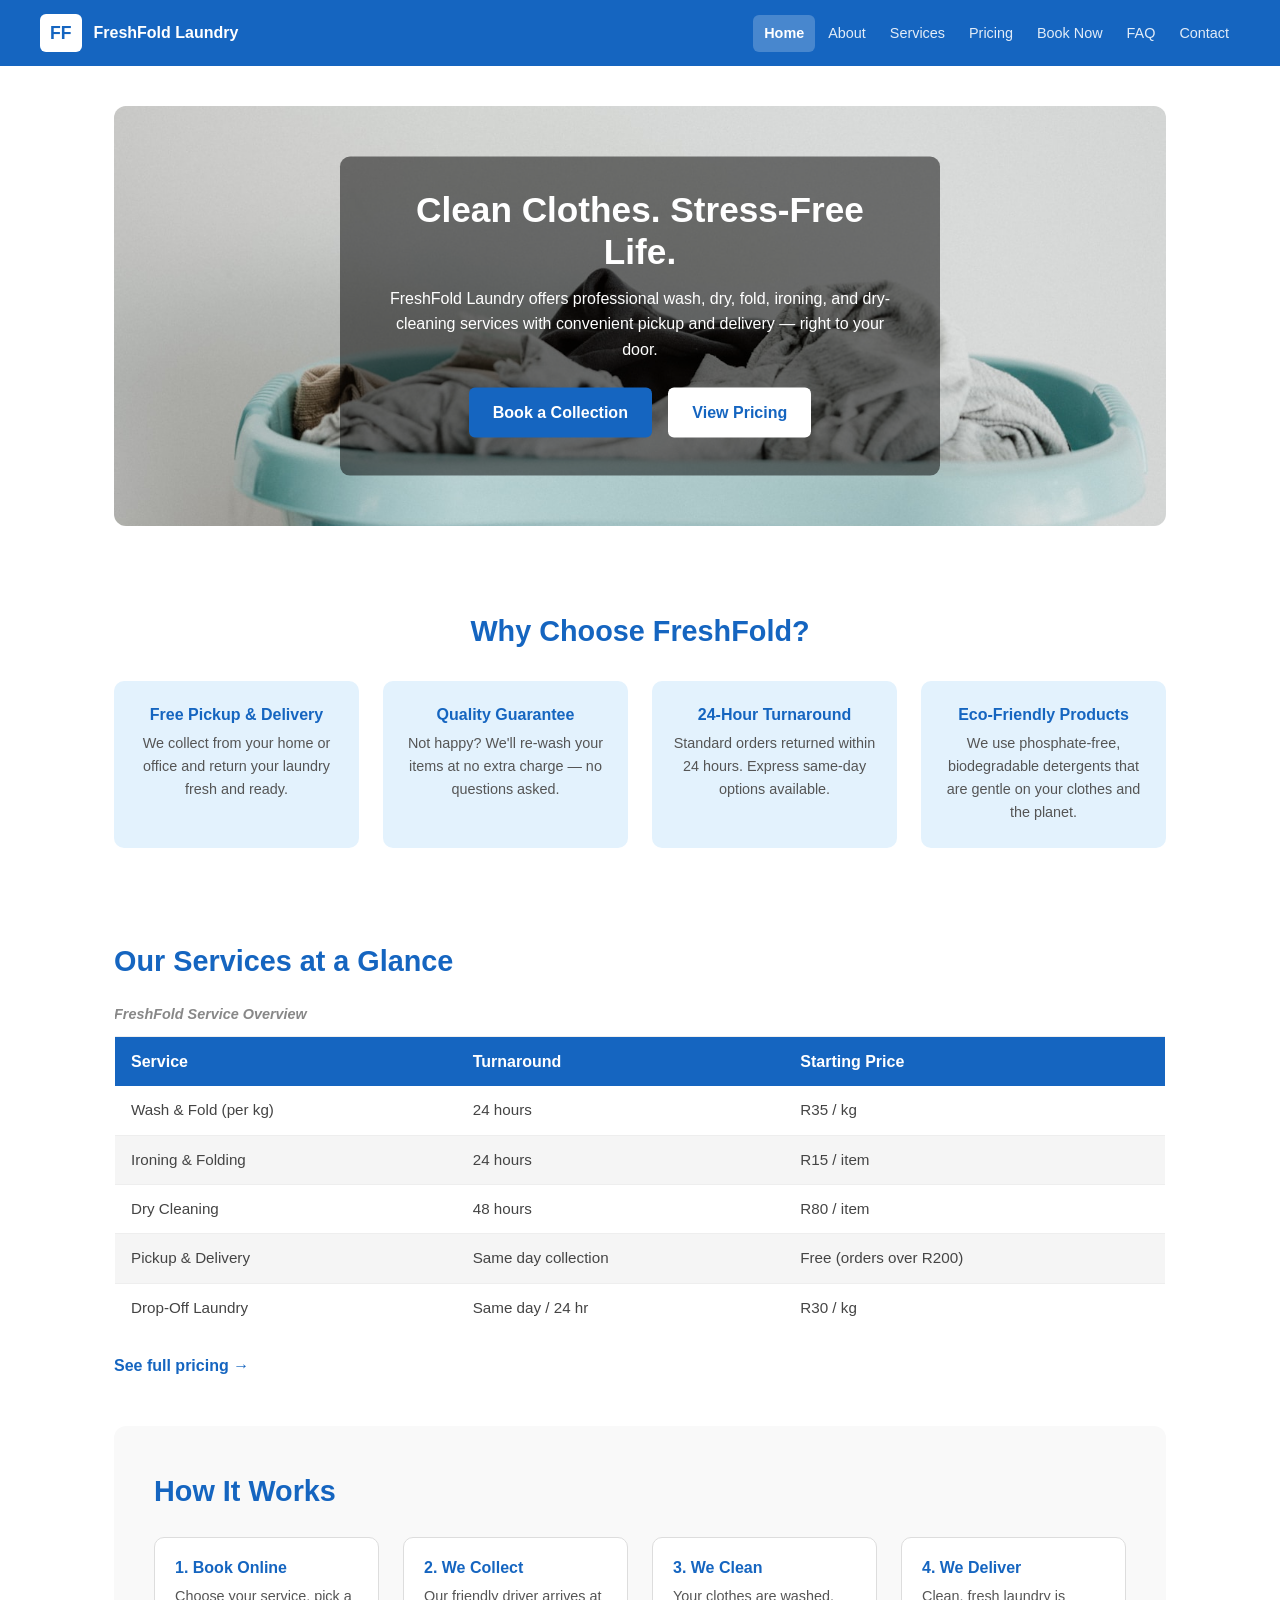
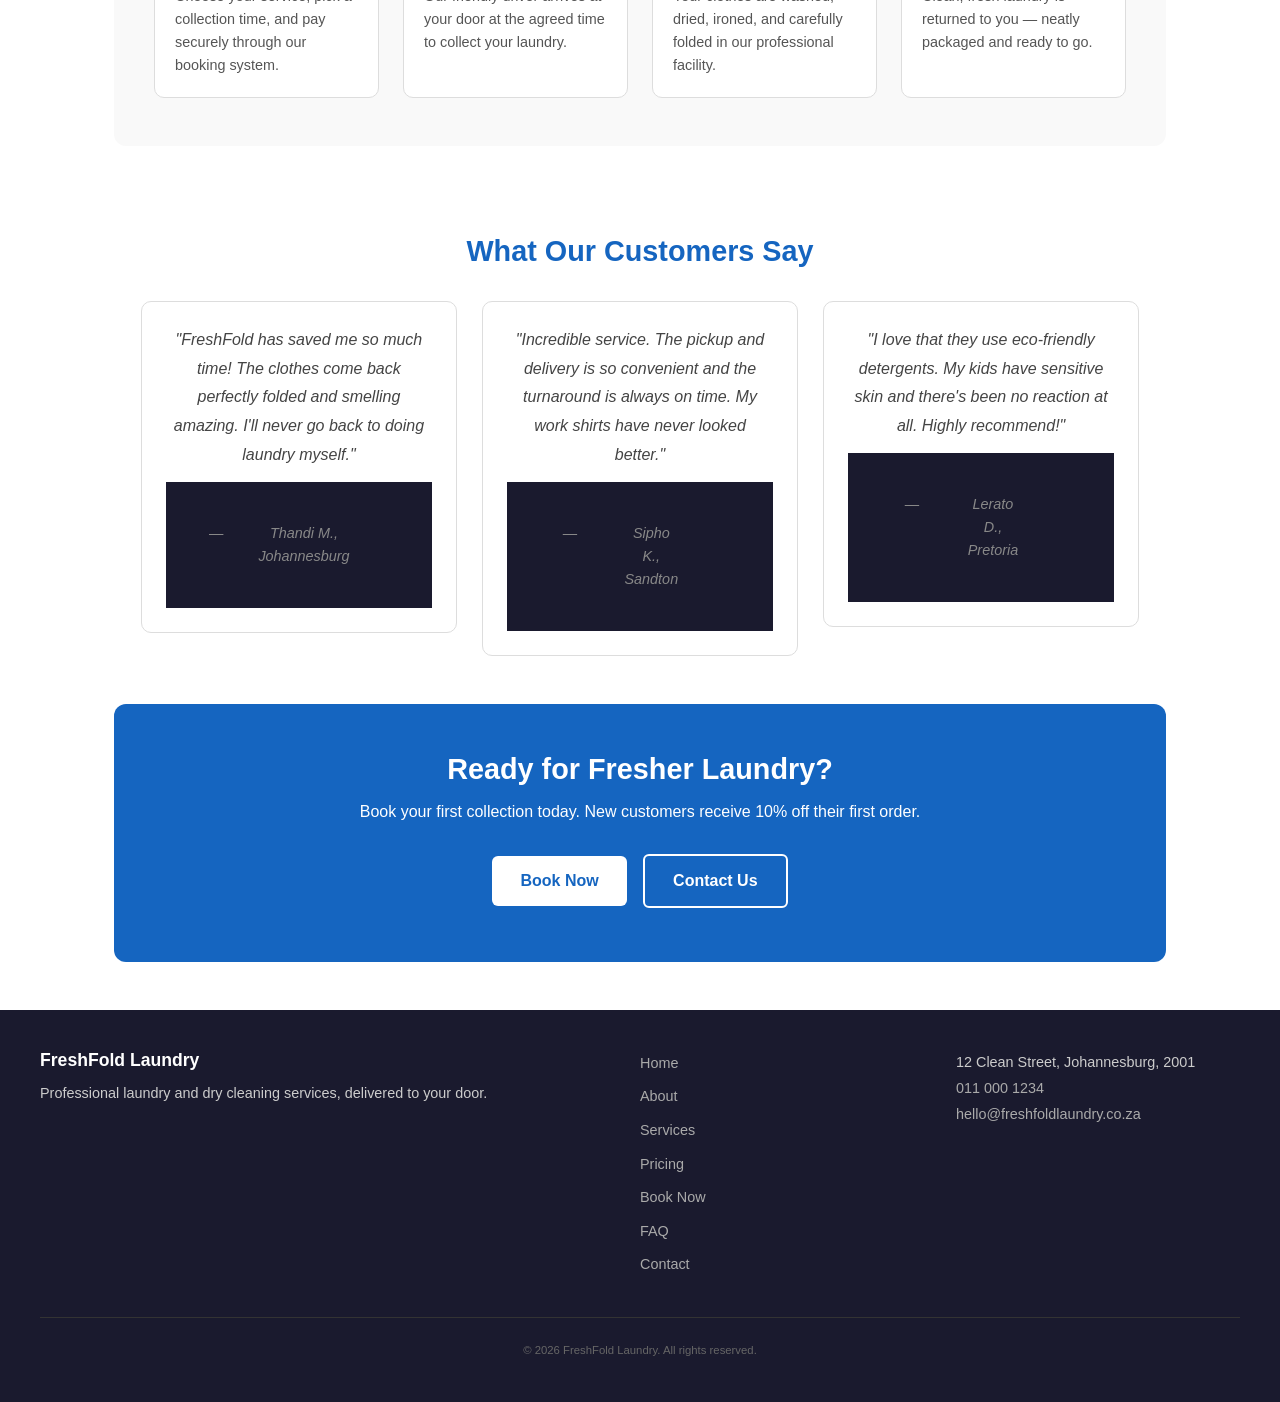
==== commit e69a2ced: "IWED FINAL POE" ====
--- a/index.html
+++ b/index.html
@@ -3,10 +3,22 @@
     <head>
         <meta charset="UTF-8" />
         <meta name="viewport" content="width=device-width, initial-scale=1.0" />
+        <meta
+            name="description"
+            content="We're a proudly South African laundry business built on hard work, community, and a passion for clean clothes."
+        />
+        <meta
+            property="og:title"
+            content="FreshFold Laundry – Professional Laundry & Dry Cleaning Services"
+        />
+        <meta
+            property="og:description"
+            content="We're a proudly South African laundry business built on hard work, community, and a passion for clean clothes."
+        />
         <title>
             FreshFold Laundry – Professional Laundry & Dry Cleaning Services
         </title>
-        <link rel="stylesheet" href="./style.css">
+        <link rel="stylesheet" href="./style.css" />
     </head>
     <body>
         <!-- ===== SITE HEADER & NAVIGATION ===== -->
@@ -15,7 +27,15 @@
                 <a href="index.html">FF</a>
                 <span>FreshFold Laundry</span>
             </div>
-            <nav aria-label="Main navigation">
+            <button
+                class="nav-toggle"
+                aria-controls="main-nav"
+                aria-expanded="false"
+                aria-label="Toggle navigation"
+            >
+                &#9776;
+            </button>
+            <nav aria-label="Main navigation" id="main-nav">
                 <ul>
                     <li><a href="index.html" aria-current="page">Home</a></li>
                     <li><a href="about.html">About</a></li>
@@ -23,7 +43,9 @@
                     <li><a href="pricing.html">Pricing</a></li>
                     <li><a href="book-now.html">Book Now</a></li>
                     <li><a href="faq.html">FAQ</a></li>
-                    <li><a href="contact.html">Contact</a></li>
+                    <li>
+                        <a href="contact.html">Contact</a>
+                    </li>
                 </ul>
             </nav>
         </header>
@@ -244,9 +266,11 @@
             </div>
             <p>
                 <small
-                    >&copy; 2026 FreshFold Laundry. All rights reserved.</small
+                    >&copy; <span id="year"></span> FreshFold Laundry. All
+                    rights reserved.</small
                 >
             </p>
         </footer>
+        <script src="./script.js"></script>
     </body>
 </html>
--- a/style.css
+++ b/style.css
@@ -4,7 +4,16 @@
     padding: 0;
     box-sizing: border-box;
 }
-
+/*
+  FreshFold Laundry — style.css
+  Phase 1 + responsive layout + form styles
+  ==========================================
+  Breakpoints used:
+    Mobile-first base styles
+    >= 600px  (sm)  — small tablets / large phones landscape
+    >= 900px  (md)  — tablets / small laptops
+    >= 1200px (lg)  — desktops
+*/
 body {
     font-family: "Segoe UI", Arial, sans-serif;
     font-size: 16px;
@@ -35,59 +44,135 @@
 }
 
 /* ===== HEADER & NAVIGATION ===== */
+/* Header */
 header {
     display: flex;
     align-items: center;
     justify-content: space-between;
-    padding: 16px 40px;
+    padding: 14px 40px;
     background-color: #1565c0;
     color: #fff;
     position: sticky;
     top: 0;
     z-index: 100;
-}
-
+    width: 100%;
+    gap: 12px;
+    flex-wrap: wrap; /* allows nav to wrap below logo on mobile */
+}
+
+/* Logo — unchanged from yours */
 .logo {
     display: flex;
     align-items: center;
     gap: 12px;
-}
-
+    flex-shrink: 0;
+}
 .logo a {
-    background-color: #fff;
+    background: #fff;
     color: #1565c0;
     font-weight: 700;
-    font-size: 1.2rem;
-    padding: 6px 10px;
+    font-size: 1.1rem;
+    padding: 5px 10px;
     border-radius: 6px;
     text-decoration: none;
 }
-
 .logo span {
+    color: #fff;
+    font-weight: 600;
+}
+
+/* Nav toggle — hidden on desktop */
+.nav-toggle {
+    display: none;
+    background: none;
+    border: 1.5px solid rgba(255, 255, 255, 0.55);
+    color: #fff;
+    border-radius: 6px;
+    padding: 6px 10px;
     font-size: 1.2rem;
-    font-weight: 600;
-    color: #fff;
-}
-
-header nav ul {
+    cursor: pointer;
+    transition: background 0.15s;
+}
+.nav-toggle:hover {
+    background: rgba(255, 255, 255, 0.12);
+}
+
+/* Nav links */
+#main-nav ul {
     list-style: none;
     display: flex;
-    gap: 24px;
-}
-
-header nav ul li a {
-    color: #fff;
-    font-weight: 500;
-    font-size: 0.95rem;
+    align-items: center;
+    gap: 2px;
+}
+#main-nav ul li a {
+    display: block;
+    color: rgba(255, 255, 255, 0.88);
     text-decoration: none;
-    padding-bottom: 2px;
-    border-bottom: 2px solid transparent;
-    transition: border-color 0.2s;
-}
-
-header nav ul li a:hover,
-header nav ul li a[aria-current="page"] {
-    border-bottom-color: #fff;
+    font-size: 0.9rem;
+    padding: 7px 11px;
+    border-radius: 6px;
+    white-space: nowrap;
+    transition:
+        background 0.15s,
+        color 0.15s;
+}
+#main-nav ul li a:hover {
+    background: rgba(255, 255, 255, 0.14);
+    color: #fff;
+}
+#main-nav ul li a[aria-current="page"] {
+    background: rgba(255, 255, 255, 0.22);
+    color: #fff;
+    font-weight: 600;
+}
+
+/* Book Now pill */
+#main-nav ul li a.book-now {
+    background: #fff;
+    color: #1565c0;
+    font-weight: 700;
+    margin-left: 6px;
+}
+#main-nav ul li a.book-now:hover {
+    background: #e3f0ff;
+}
+
+/* ── Mobile ── */
+@media (max-width: 860px) {
+    header {
+        padding: 14px 20px;
+    }
+
+    .nav-toggle {
+        display: flex;
+        align-items: center;
+        justify-content: center;
+    }
+
+    #main-nav {
+        width: 100%;
+        max-height: 0;
+        overflow: hidden;
+        transition: max-height 0.28s ease;
+    }
+    #main-nav.nav-open {
+        max-height: 400px;
+    }
+
+    #main-nav ul {
+        flex-direction: column;
+        align-items: stretch;
+        padding: 6px 0 10px;
+        gap: 0;
+    }
+    #main-nav ul li a {
+        padding: 10px 12px;
+        font-size: 0.95rem;
+    }
+    #main-nav ul li a.book-now {
+        margin: 6px 0 0;
+        text-align: center;
+    }
 }
 
 /* ===== MAIN ===== */
@@ -203,6 +288,12 @@
     color: #555;
 }
 
+@media (max-width: 600px) {
+    section[aria-labelledby="highlights-heading"] ul {
+        grid-template-columns: 1fr;
+    }
+}
+
 /* ===== SERVICES TABLE ===== */
 section[aria-labelledby="services-heading"] {
     padding: 48px 0;
@@ -300,7 +391,12 @@
     gap: 40px;
     align-items: start;
 }
-
+@media (max-width: 600px) {
+    section[aria-labelledby="story-heading"] > div {
+        grid-template-columns: 1fr;
+        gap: 1rem;
+    }
+}
 section[aria-labelledby="story-heading"] figure {
     margin: 0;
 }
@@ -426,7 +522,13 @@
     gap: 12px 24px;
     align-items: start;
 }
-
+@media (max-width: 600px) {
+    section[aria-labelledby="values-heading"] dl {
+        display: grid;
+        grid-template-columns: 1fr;
+        align-items: start;
+    }
+}
 section[aria-labelledby="values-heading"] dt {
     font-weight: 700;
     color: #1565c0;
@@ -496,6 +598,12 @@
 section[aria-labelledby="how-heading"] p {
     font-size: 0.9rem;
     color: #555;
+}
+
+@media (max-width: 600px) {
+    section[aria-labelledby="how-heading"] ol {
+        grid-template-columns: 1fr;
+    }
 }
 
 /* ===== TESTIMONIALS ===== */
@@ -520,6 +628,12 @@
     padding: 24px;
     margin: 0 1%;
 }
+@media (max-width: 600px) {
+    section[aria-labelledby="testimonials-heading"] article {
+        width: 100%;
+        margin-bottom: 1rem;
+    }
+}
 
 section[aria-labelledby="testimonials-heading"] blockquote p {
     font-style: italic;
@@ -642,6 +756,14 @@
     align-items: start;
 }
 
+@media (max-width: 600px) {
+    section[aria-labelledby="dropoff-heading"] > div,
+    section[aria-labelledby="pickup-heading"] > div,
+    section[aria-labelledby="ironing-heading"] > div,
+    section[aria-labelledby="drycleaning-heading"] > div {
+        grid-template-columns: 1fr;
+    }
+}
 /* Alternate: image on right for even sections */
 section[aria-labelledby="pickup-heading"] > div,
 section[aria-labelledby="drycleaning-heading"] > div {
@@ -744,7 +866,12 @@
     grid-template-columns: repeat(3, 1fr);
     gap: 28px;
 }
-
+@media (max-width: 600px) {
+    section[aria-labelledby="team-heading"] ul {
+        grid-template-columns: 1fr;
+        gap: 16px;
+    }
+}
 section[aria-labelledby="team-heading"] li {
     background-color: #f9f9f9;
     border: 1px solid #eee;
@@ -873,7 +1000,12 @@
     border-radius: 10px;
     padding: 28px 24px;
 }
-
+@media (max-width: 600px) {
+    section[aria-labelledby="packages-heading"] article {
+        width: 100%;
+        margin-bottom: 1rem;
+    }
+}
 /* Highlight the middle (most popular) package */
 section[aria-labelledby="packages-heading"] article:nth-child(3) {
     background-color: #1565c0;
@@ -1031,6 +1163,12 @@
     gap: 20px;
     counter-reset: steps;
 }
+@media (max-width: 600px) {
+    section[aria-labelledby="booking-steps-heading"] ol {
+        grid-template-columns: 1fr;
+        gap: 1rem;
+    }
+}
 
 section[aria-labelledby="booking-steps-heading"] li {
     background-color: #f9f9f9;
@@ -1091,6 +1229,14 @@
     grid-template-columns: 1fr 1.6fr;
     gap: 40px;
     align-items: start;
+}
+@media (max-width: 600px) {
+    section[aria-labelledby="pickup-booking-heading"] > div,
+    section[aria-labelledby="ironing-booking-heading"] > div,
+    section[aria-labelledby="dc-booking-heading"] > div {
+        grid-template-columns: 1fr;
+        gap: 1rem;
+    }
 }
 
 /* Alternate image side */
@@ -1197,7 +1343,11 @@
     margin-bottom: 20px;
     max-width: 600px;
 }
-
+@media (max-width: 600px) {
+    section[aria-labelledby="payment-heading"] ul {
+        grid-template-columns: 1fr;
+    }
+}
 section[aria-labelledby="payment-heading"] ul li {
     background-color: #f5f5f5;
     border-left: 4px solid #1565c0;
@@ -1276,6 +1426,22 @@
     font-size: 0.85rem;
     color: #666;
 }
+@media (max-width: 600px) {
+    footer {
+        display: grid;
+        grid-template-columns: 1fr;
+    }
+}
+
+@media (min-width: 900px) {
+    footer {
+        grid-template-columns: 2fr 1fr 1fr;
+        align-items: start;
+    }
+    footer > p:last-child {
+        grid-column: 1 / -1;
+    }
+}
 /* ===== FAQ PAGE HERO ===== */
 section[aria-labelledby="faq-hero-heading"] {
     text-align: center;
@@ -1436,7 +1602,15 @@
     gap: 30px;
     flex-wrap: wrap;
 }
-
+@media (max-width: 600px) {
+    section[aria-labelledby="faq-contact-cta"] ul {
+        display: flex;
+        justify-content: center;
+        flex-direction: column;
+        gap: 1rem;
+        flex-wrap: nowrap;
+    }
+}
 section[aria-labelledby="faq-contact-cta"] ul li a {
     color: #1565c0;
     text-decoration: none;
@@ -1472,6 +1646,26 @@
 }
 
 /* ===== CONTACT INFO (Description List) ===== */
+.contact-grid {
+    display: grid;
+    grid-template-columns: 1fr;
+    gap: 2rem;
+    align-items: start;
+}
+@media (min-width: 900px) {
+    .contact-grid {
+        grid-template-columns: 1fr 1.6fr;
+    }
+}
+
+/* Definition list for contact details */
+.contact-dl {
+    display: grid;
+    grid-template-columns: auto 1fr;
+    gap: 0.3rem 1rem;
+    align-items: baseline;
+}
+
 section[aria-labelledby="contact-info-heading"] {
     padding: 48px 0;
     border-bottom: 1px solid #eee;
@@ -1514,7 +1708,173 @@
     text-decoration: none;
     font-weight: 600;
 }
-
+/* On very small screens, stack the dl */
+@media (max-width: 480px) {
+    section[aria-labelledby="contact-info-heading"] dl {
+        grid-template-columns: 1fr;
+    }
+    section[aria-labelledby="contact-info-heading"] dt {
+        margin-top: 0.6rem;
+    }
+}
+.contact-form-wrap h2 {
+    margin-bottom: 0.25rem;
+}
+.contact-form-wrap > p {
+    margin-bottom: 1.25rem;
+    color: #555;
+    font-size: 0.95rem;
+}
+/* Field group: label + input + error */
+.field-group {
+    display: flex;
+    flex-direction: column;
+    gap: 0.25rem;
+    margin-bottom: 1.1rem;
+}
+.field-group label {
+    font-weight: 600;
+    font-size: 0.95rem;
+}
+
+/* Required asterisk */
+.required {
+    color: #c00;
+    margin-left: 0.1rem;
+}
+.required-note {
+    font-size: 0.82rem;
+    color: #666;
+    margin-bottom: 1rem;
+}
+
+/* Inputs, selects, textarea */
+.field-group input[type="text"],
+.field-group input[type="email"],
+.field-group input[type="tel"],
+.field-group select,
+.field-group textarea {
+    width: 100%;
+    padding: 0.55rem 0.75rem;
+    font-size: 1rem;
+    font-family: inherit;
+    border: 1px solid #aaa;
+    border-radius: 4px;
+    background: #fafafa;
+    transition:
+        border-color 0.15s,
+        box-shadow 0.15s;
+}
+.field-group input:focus,
+.field-group select:focus,
+.field-group textarea:focus {
+    outline: none;
+    border-color: #333;
+    box-shadow: 0 0 0 3px rgba(0, 0, 0, 0.1);
+    background: #fff;
+}
+
+/* Error state on inputs */
+.field-group input.input-error,
+.field-group select.input-error,
+.field-group textarea.input-error {
+    border-color: #c00;
+    background: #fff8f8;
+}
+
+.field-group input.input-error:focus,
+.field-group select.input-error:focus,
+.field-group textarea.input-error:focus {
+    box-shadow: 0 0 0 3px rgba(200, 0, 0, 0.12);
+}
+/* Error message text */
+.field-error {
+    font-size: 0.85rem;
+    color: #c00;
+    min-height: 1.1em; /* prevent layout jump */
+}
+
+/* Character count hint */
+.field-hint {
+    font-size: 0.82rem;
+    color: #777;
+    text-align: right;
+}
+
+/* Checkbox row */
+.field-group--checkbox {
+    flex-direction: row;
+    align-items: flex-start;
+    gap: 0.5rem;
+    flex-wrap: wrap;
+}
+.field-group--checkbox input[type="checkbox"] {
+    margin-top: 0.2rem;
+    flex-shrink: 0;
+    width: 1rem;
+    height: 1rem;
+    cursor: pointer;
+}
+
+.field-group--checkbox label {
+    font-weight: normal;
+    font-size: 0.9rem;
+    flex: 1;
+    cursor: pointer;
+}
+
+/* The error message for checkbox sits on its own row */
+.field-group--checkbox .field-error {
+    width: 100%;
+    padding-left: 1.5rem;
+}
+/* Submit button */
+.btn-submit {
+    display: inline-block;
+    padding: 0.7rem 2rem;
+    font-size: 1rem;
+    font-family: inherit;
+    font-weight: bold;
+    background: #222;
+    color: #fff;
+    border: none;
+    border-radius: 4px;
+    cursor: pointer;
+    transition:
+        background 0.15s,
+        opacity 0.15s;
+}
+
+.btn-submit:hover {
+    background: #444;
+}
+
+.btn-submit:disabled {
+    opacity: 0.5;
+    cursor: not-allowed;
+}
+/* Success banner */
+.form-success {
+    padding: 0.85rem 1rem;
+    background: #e6f7ed;
+    border: 1px solid #5cb85c;
+    border-radius: 4px;
+    color: #1a5c2a;
+    margin-bottom: 1.25rem;
+    font-size: 0.95rem;
+}
+
+.map-wrap {
+    overflow: hidden;
+    border: 1px solid #ddd;
+    border-radius: 4px;
+    margin-block: 0.75rem;
+}
+
+.map-wrap iframe {
+    display: block;
+    width: 100%;
+}
 /* ===== BUSINESS HOURS TABLE ===== */
 section[aria-labelledby="hours-heading"] {
     padding: 48px 0;
